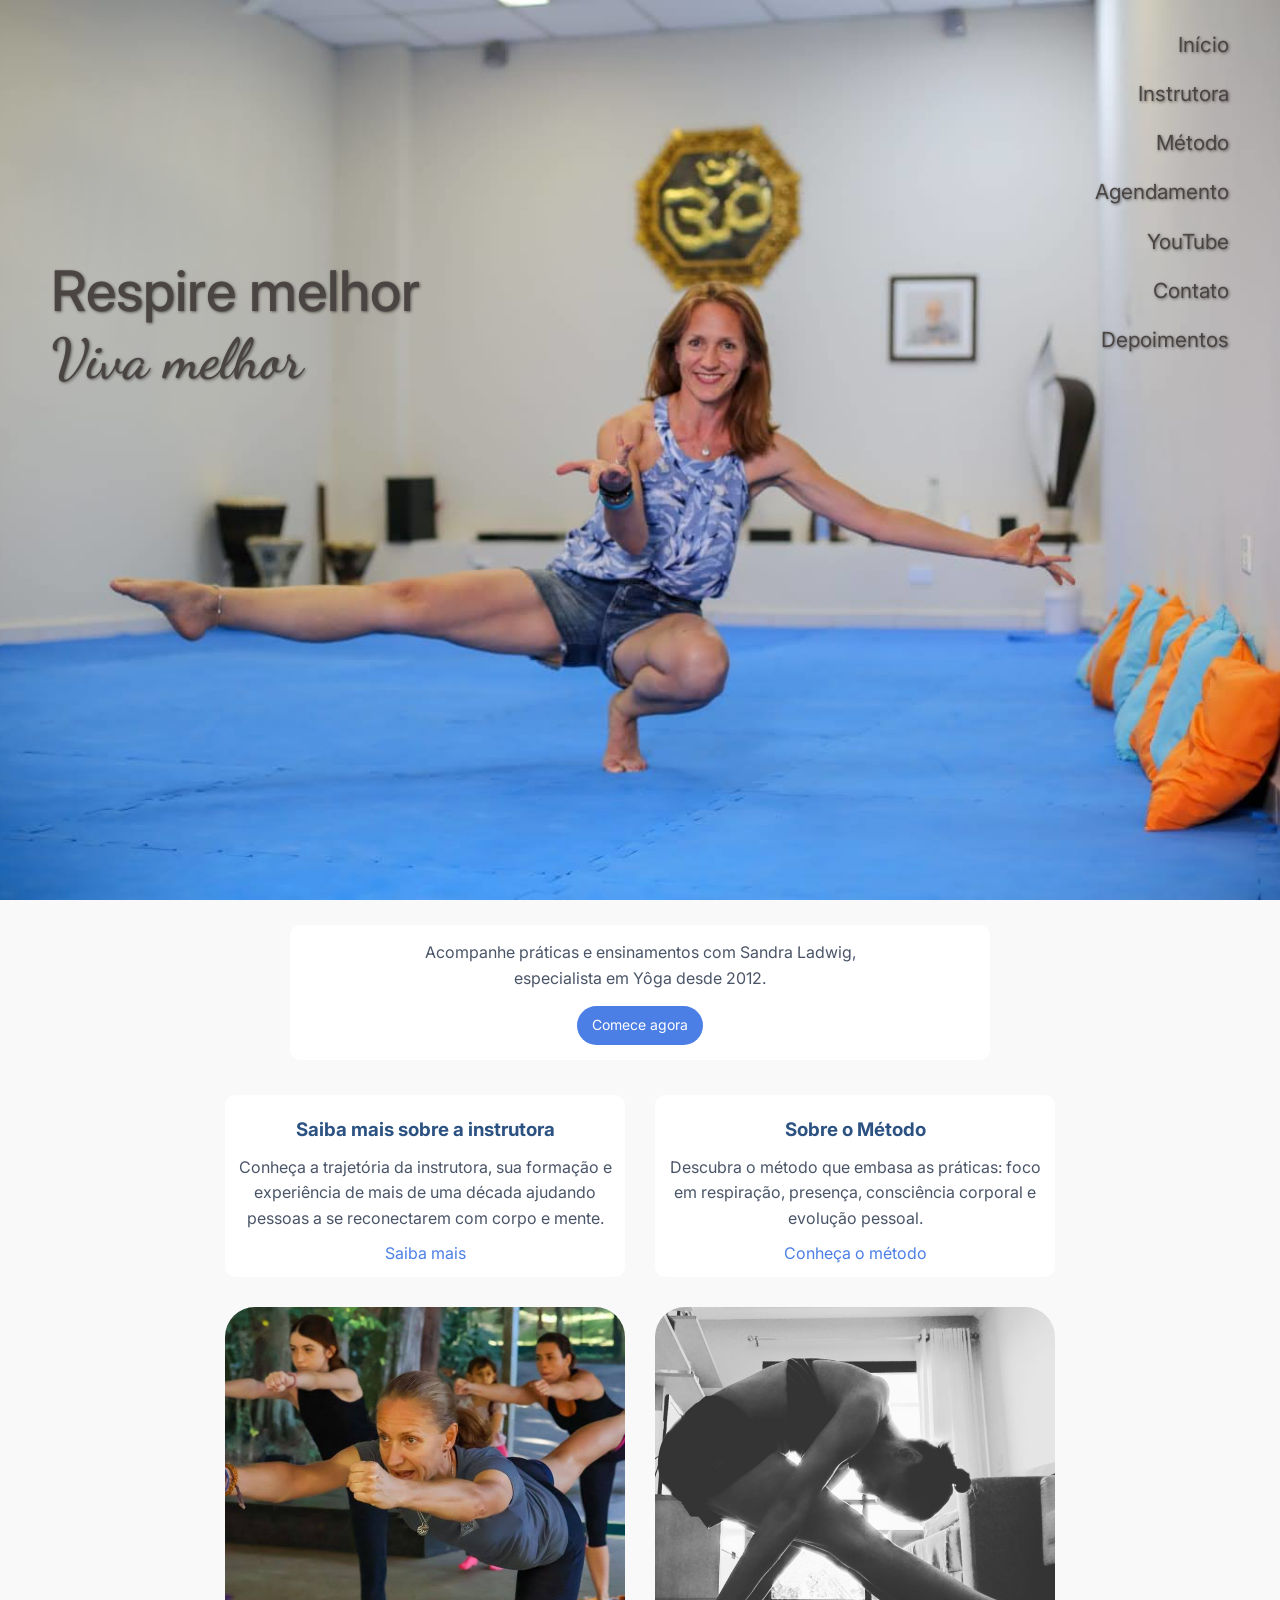
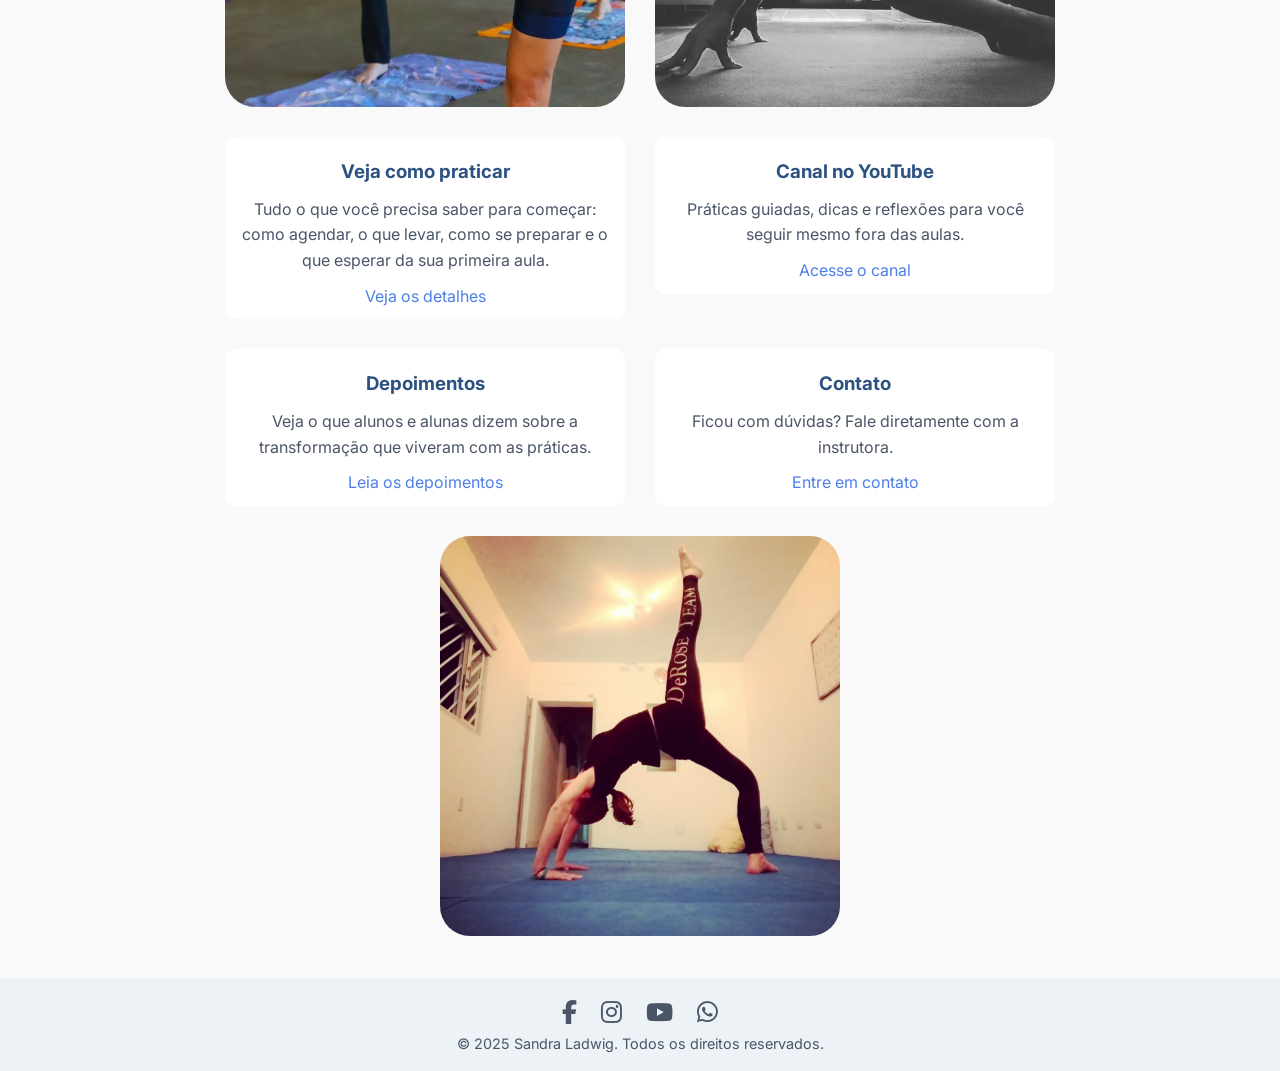
==== 1_home.html @ 1872cf1e "Projeto integrador 1 - frontend" ====
<!DOCTYPE html>
<html lang="pt-BR">

<head>
    <meta charset="UTF-8">
    <meta name="viewport" content="width=device-width, initial-scale=1.0">
    <title>Home</title>

    <!-- Estilo -->
    <link rel="stylesheet" href="assets/css/style_home.css">
    <link rel="stylesheet" href="assets/css/style2.css">
    <link rel="stylesheet" href="assets/css/style_footer.css">

    <!-- Fonte -->
    <link
        href="https://fonts.googleapis.com/css2?family=Inter:ital,opsz,wght@0,14..32,100..900;1,14..32,100..900&display=swap"
        rel="stylesheet">
    <link
        href="https://fonts.googleapis.com/css2?family=Dancing+Script:wght@400..700&family=Inter:ital,opsz,wght@0,14..32,100..900;1,14..32,100..900&display=swap"
        rel="stylesheet">

    <link rel="stylesheet" href="https://cdnjs.cloudflare.com/ajax/libs/font-awesome/6.4.0/css/all.min.css">
</head>

<body>
    <!-- Hero Section -->
    <section class="hero">
        <img src="assets/img/IMG-20250711-WA0008e.png" alt="Instrutora praticando yoga" class="hero-image">

        <div class="hero-content">
            <div class="hero-text">
                <h1>Respire melhor</h1>
                <p>Viva melhor</p>
            </div>

            <div class="hero-nav">
                <ul class="nav-links">
                    <li><a href="#">Início</a></li>
                    <li><a href="2_instrutora.html">Instrutora</a></li>
                    <li><a href="3_metodo.html">Método</a></li>
                    <li><a href="4_agendamentos.html">Agendamento</a></li>
                    <li><a href="6_youtube.html">YouTube</a></li>
                    <li><a href="7_contato_js.html">Contato</a></li>
                    <li><a href="8_depoimento.html">Depoimentos</a></li>
                </ul>
            </div>
        </div>
    </section>

    <!-- cards section -->
    <section class='center center-col'>
        
        <div class="card3 center textc">
            <p>Acompanhe práticas e ensinamentos com Sandra Ladwig, especialista em Yôga desde 2012.</p>
            <a href="7_contato_js.html" class="botao">Comece agora</a>
        </div>

        <div class="caixa">

            <div class="card center center-col textc">
                <h3>Saiba mais sobre a instrutora</h3>
                <p>Conheça a trajetória da instrutora, sua formação e experiência de mais de uma década ajudando pessoas
                    a se reconectarem com corpo e mente.</p>
                <a href="2_instrutora.html">Saiba mais</a>
            </div>

            <div class="card center center-col textc">
                <h3>Sobre o Método</h3>
                <p>Descubra o método que embasa as práticas: foco em respiração, presença, consciência corporal e
                    evolução pessoal.</p>
                <a href="3_metodo.html">Conheça o método</a>
            </div>

            <img src="assets/img/IMG-20250711-WA0018.jpg" alt="">

            <img src="assets/img/IMG-20250711-WA0010.jpg" alt="">

            <div class="card center center-col textc">
                <h3>Veja como praticar</h3>
                <p>Tudo o que você precisa saber para começar: como agendar, o que levar, como se preparar e o que
                    esperar da sua primeira aula.</p>
                <a href="4_agendamentos.html">Veja os detalhes</a>
            </div>

            <div class="card center center-col textc">
                <h3>Canal no YouTube</h3>
                <p>Práticas guiadas, dicas e reflexões para você seguir mesmo fora das aulas.</p>
                <a href="6_youtube.html">Acesse o canal</a>
            </div>

            <div class="card center center-col textc">
                <h3>Depoimentos</h3>
                <p>Veja o que alunos e alunas dizem sobre a transformação que viveram com as práticas.</p>
                <a href="8_depoimento.html">Leia os depoimentos</a>
            </div>

            <div class="card center center-col textc">
                <h3>Contato</h3>
                <p>Ficou com dúvidas? Fale diretamente com a instrutora.</p>
                <a href="7_contato_js.html">Entre em contato</a>
            </div>

            <img src="assets/img/IMG-20250711-WA0014.jpg" alt="">

        </div>
    </section>

    <!-- Footer Minimalista -->
    <footer class="mFooter">
        <div class="social-icons">
            <a href="#" aria-label="Facebook"><i class="fab fa-facebook-f"></i></a>
            <a href="#" aria-label="Instagram"><i class="fab fa-instagram"></i></a>
            <a href="#" aria-label="YouTube"><i class="fab fa-youtube"></i></a>
            <a href="#" aria-label="WhatsApp"><i class="fab fa-whatsapp"></i></a>
        </div>
        <div class="copyright">
            <p>&copy; 2025 Sandra Ladwig. Todos os direitos reservados.</p>
        </div>
    </footer>

</body>

</html>
---- assets/css/style_home.css ----
/* 
fundo #F9F9F9   
texto #4A5568   
títulos #2A4365   
botão #4C7FE6   #FFFFFF 
card #FFFFFF    
  sombra #E2E8F0 
  título #2C5282 
  texto #4A5568 
*/

/* * {
  border: 1px solid red;
} */

/* Reset e estilos básicos */
* {
    margin: 0;
    padding: 0;
    box-sizing: border-box;
    font-family: Inter;
}

body {
    color: #333;
    line-height: 1.6;
    background: #F9F9F9;
}

/* Hero Section =============================================== */
.hero {
    position: relative;
    height: 100vh;
    overflow: hidden;
}

.hero-image {
    width: 100%;
    height: 100%;
    object-fit: cover;
    position: absolute;
    top: 0;
    left: 0;
    z-index: -1;
}

.hero-content {
    display: flex;
    height: 100%;
    padding: 0 4%;
    align-items: center;
    color: #4A4442;
    text-shadow: 1px 1px 3px rgba(0, 0, 0, 0.5);
}

.hero-text {
    flex: 1;
    margin-top: -250px;
}

.hero-text h1 {
    font-size: 3.5rem;
    /* margin-bottom: -2rem; */
    font-family: Inter;
    font-weight: 500;
    line-height: normal;
}

.hero-text p {
    font-size: 3.5rem;
    font-family: 'Dancing Script';
    font-weight: 600;
    line-height: normal;
}

.hero-nav {
    flex: 1;
    display: flex;
    justify-content: flex-end;
    margin-top: -500px;
}

.nav-links {
    list-style: none;
}

.nav-links li {
    margin-bottom: 1rem;
    text-align: right;
}

.nav-links a {
    color: #4A4442;
    text-decoration: none;
    font-size: 1.3rem;
    transition: all 0.3s ease;
}

.nav-links a:hover {
    color: #f8d56b;
}

/* section cards ================================================ */
.caixa {
    max-width: 80%;
    display: flex;
    flex-wrap: wrap;
    justify-content: center;
    /* Adjust spacing between cards */
    gap: 10px;
    /* This will align items to the top */
    align-items: flex-start; 
}

.caixa img{
    width: 400px;
    height: 400px;
    aspect-ratio: 1/1;
    border-radius: 30px;
    object-fit: cover;
    margin: 10px;
}

.card {
    background: #ffffff;
    width: 400px;
    border-radius: 10px;
    margin: 10px;
    padding: 20px 10px 10px 10px;
    gap: 10px;

}

.card h3 {
    color: #2C5282;
    margin: 0px;
}

.card p{
    color: #4A5568;
}

.card a{
    color: #4C7FE6;
    text-decoration: none;
}

.card3 {
    background: #ffffff;
    max-width: 700px;
    gap: 15px;
    border-radius: 10px;
    margin: 25px;
    padding: 15px 100px;
    flex-direction: column;
}

.card3 p{
    color: #4A5568;
}

.botao {
    padding: 8px 15px;
    color: #ffffff;
    background: #4C7FE6;
    border-radius: 40px;
    text-decoration: none;
    font-size: 14px;

    /* display: flex;
    justify-content: center;
    align-items: center;
    gap: 10px;
    border: none; */
    
}

/* Responsividade */
@media (max-width: 768px) {
    .hero-content {
        flex-direction: column;
        justify-content: center;
        text-align: center;
    }

    .hero-text {
        margin-bottom: 3rem;
    }

    .hero-text p {
        max-width: 100%;
    }

    .hero-nav {
        justify-content: center;
    }

    .nav-links li {
        text-align: center;
    }

    .cards-container {
        flex-direction: column;
    }
}
---- assets/css/style2.css ----
.center {
    display: flex;
    justify-content: center;
    align-items: center;
}

.center-col {
    display: flex;
    flex-direction: column;
}

.jcleft {
    display: flex;
    justify-content: left;
}

.jcright {
    display: flex;
    justify-content: right;
}

.textc {
    text-align: center;
}
---- assets/css/style_footer.css ----
/* * {
    margin: 0;
    padding: 0;
    box-sizing: border-box;
} */

/* body {
    font-family: 'Arial', sans-serif;
} */

.mFooter {
    background-color: #EDF2F7 ;
    color: #4A5568;
    margin-top: 2rem;
    padding: 1rem 1rem ;
    text-align: center;
}

.social-icons {
    display: flex;
    justify-content: center;
    gap: 1.5rem;
    /* margin-bottom: 1rem; */
}

.social-icons a {
    color: #4A5568;
    font-size: 1.5rem;
    transition: all 0.3s ease;
}

.social-icons a:hover {
    color: #f8d56b;
    transform: translateY(-3px);
}

.copyright {
    font-size: 0.9rem;
    color: #4A5568;
}
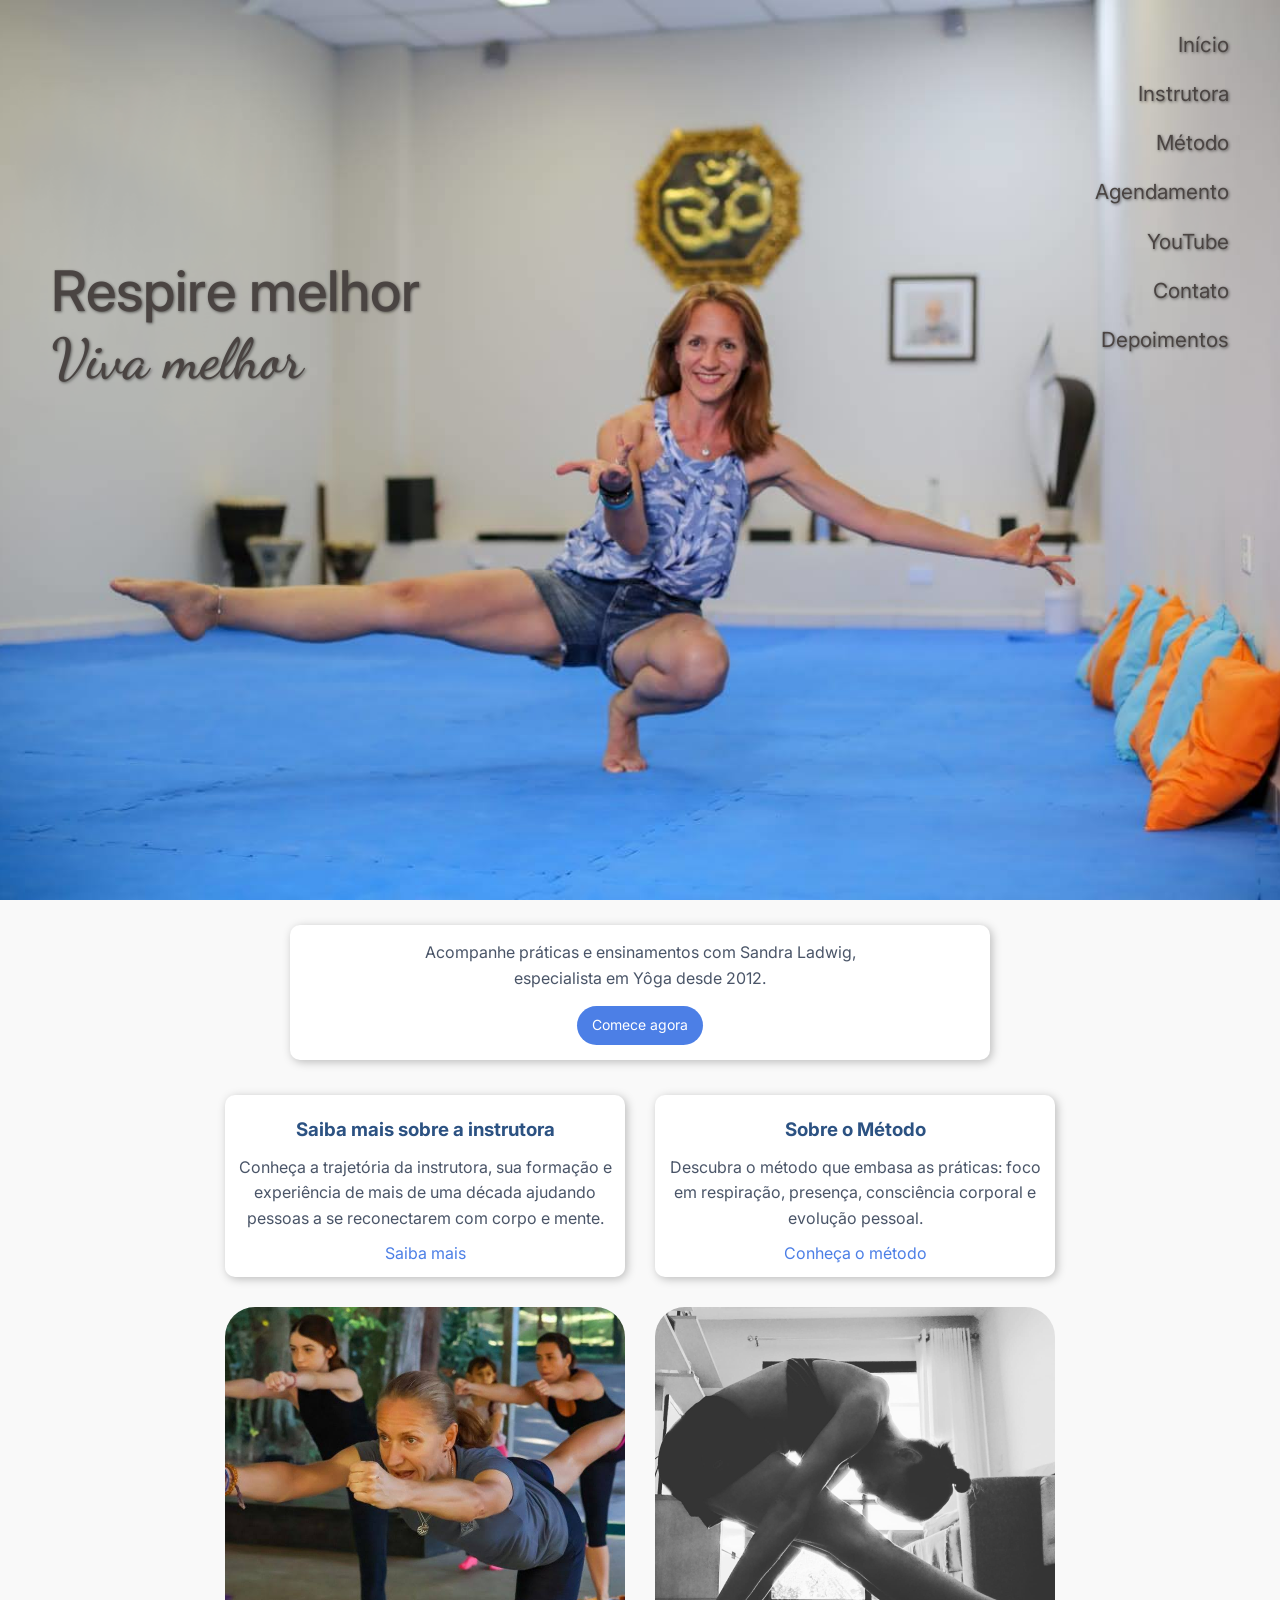
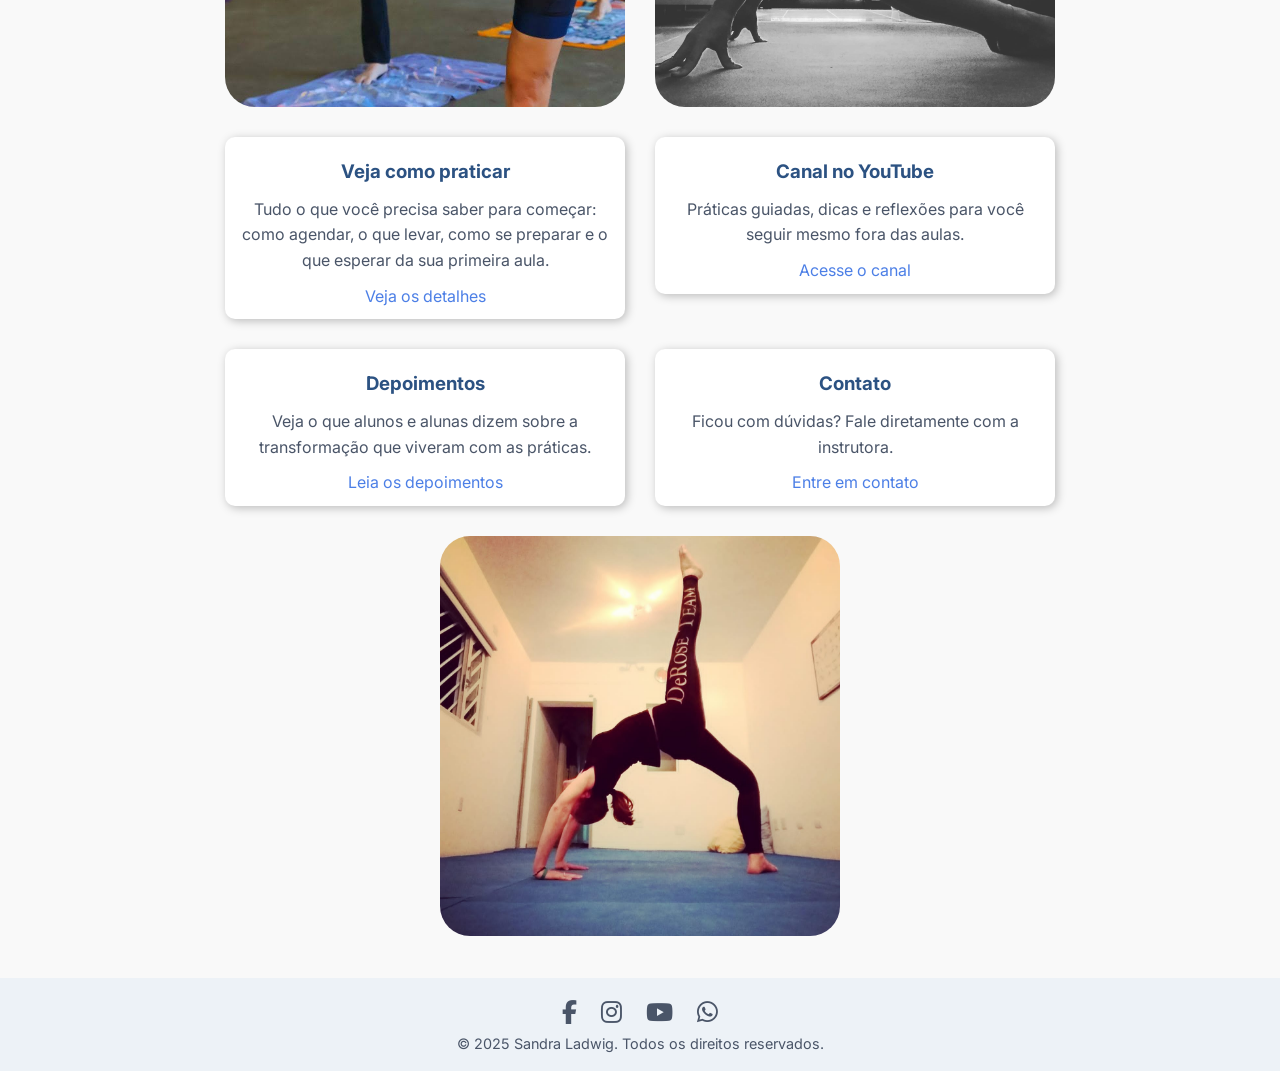
==== commit 6be464a7: "aula0820" ====
--- a/1_home.html
+++ b/1_home.html
@@ -105,18 +105,9 @@
         </div>
     </section>
 
-    <!-- Footer Minimalista -->
-    <footer class="mFooter">
-        <div class="social-icons">
-            <a href="#" aria-label="Facebook"><i class="fab fa-facebook-f"></i></a>
-            <a href="#" aria-label="Instagram"><i class="fab fa-instagram"></i></a>
-            <a href="#" aria-label="YouTube"><i class="fab fa-youtube"></i></a>
-            <a href="#" aria-label="WhatsApp"><i class="fab fa-whatsapp"></i></a>
-        </div>
-        <div class="copyright">
-            <p>&copy; 2025 Sandra Ladwig. Todos os direitos reservados.</p>
-        </div>
-    </footer>
+    <footer></footer>
+
+    <script src="0_footer.js"></script>
 
 </body>
 
--- a/assets/css/style_home.css
+++ b/assets/css/style_home.css
@@ -122,7 +122,6 @@
 }
 
 .card {
-    background: #ffffff;
     width: 400px;
     border-radius: 10px;
     margin: 10px;
@@ -146,7 +145,6 @@
 }
 
 .card3 {
-    background: #ffffff;
     max-width: 700px;
     gap: 15px;
     border-radius: 10px;
@@ -175,6 +173,14 @@
     
 }
 
+.card, .card1, .card2, .card3 {
+    box-shadow: 2px 2px 10px 0px rgba(0,0,0,0.25);
+    -webkit-box-shadow: 2px 2px 10px 0px rgba(0,0,0,0.25);
+    -moz-box-shadow: 2px 2px 10px 0px rgba(0,0,0,0.25);
+
+    background: #ffffff;
+}
+
 /* Responsividade */
 @media (max-width: 768px) {
     .hero-content {
--- a/assets/css/style_footer.css
+++ b/assets/css/style_footer.css
@@ -14,6 +14,7 @@
     margin-top: 2rem;
     padding: 1rem 1rem ;
     text-align: center;
+    line-height: 1.6;
 }
 
 .social-icons {
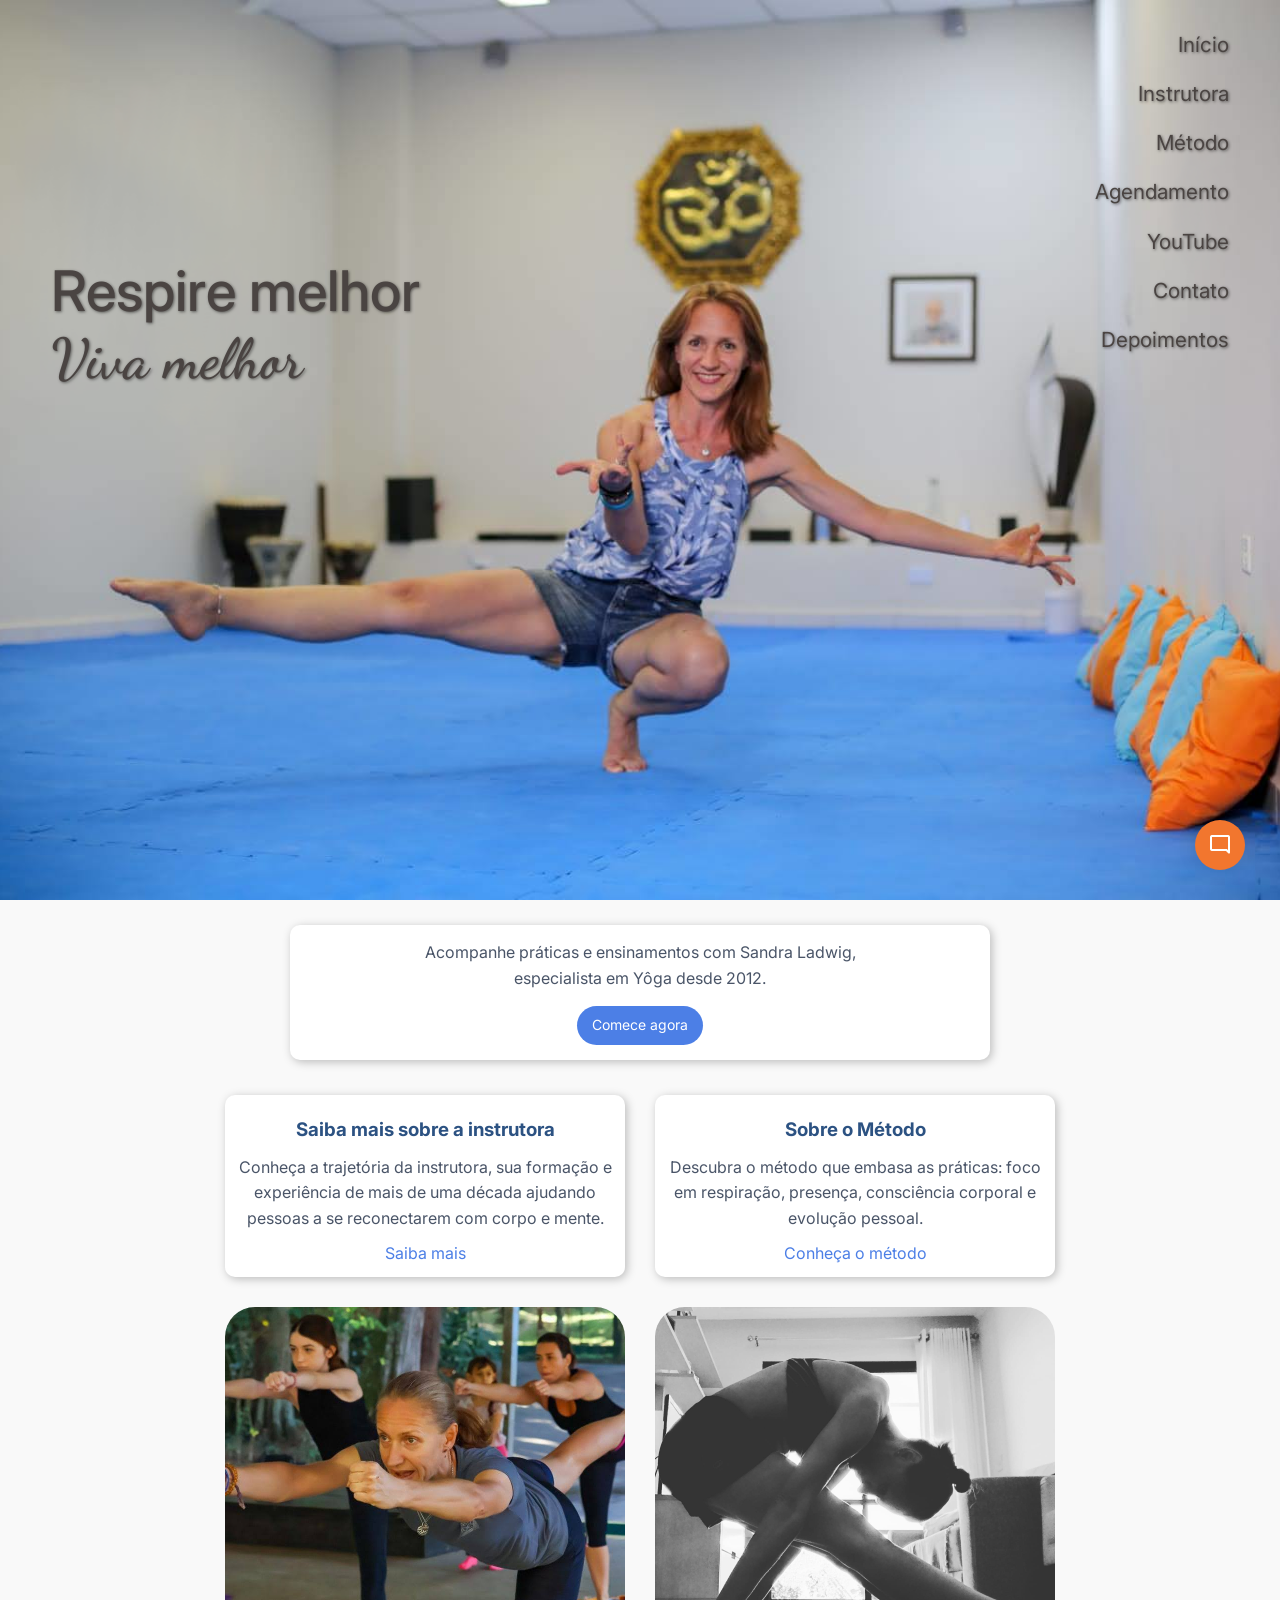
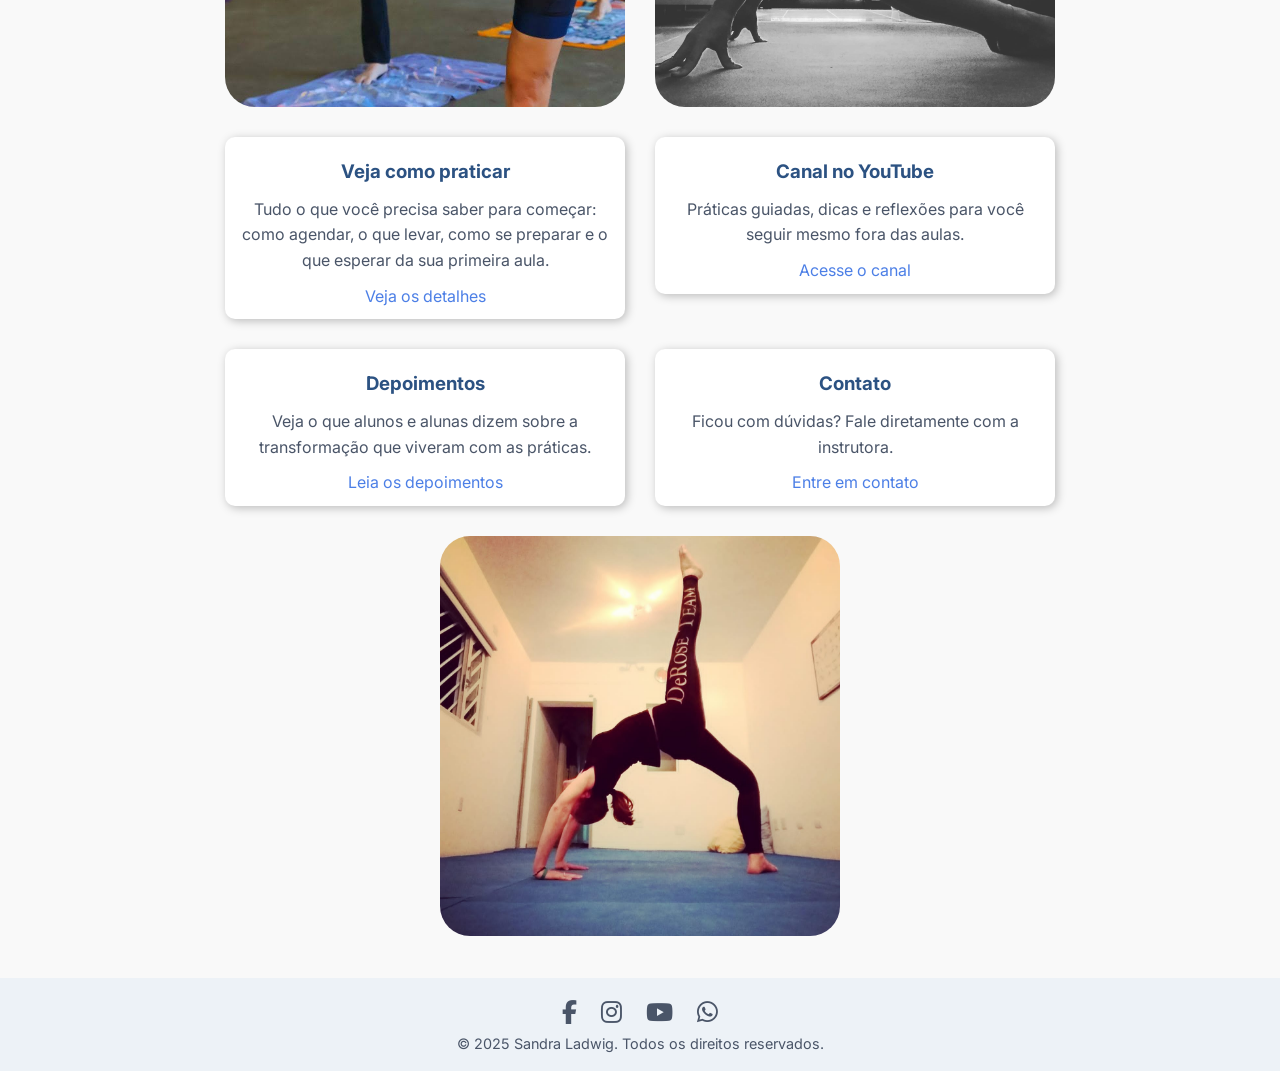
==== commit 7d3ab6a0: "casaaberta0829" ====
--- a/1_home.html
+++ b/1_home.html
@@ -20,6 +20,12 @@
         rel="stylesheet">
 
     <link rel="stylesheet" href="https://cdnjs.cloudflare.com/ajax/libs/font-awesome/6.4.0/css/all.min.css">
+
+    <!-- Linking Google fonts for icons -->
+    <link rel="stylesheet"
+        href="https://fonts.googleapis.com/css2?family=Material+Symbols+Outlined:opsz,wght,FILL,GRAD@48,400,0,0&family=Material+Symbols+Rounded:opsz,wght,FILL,GRAD@48,400,1,0" />
+
+    <link rel="stylesheet" href="assets/css/chatbot_style.css" />
 </head>
 
 <body>
@@ -105,6 +111,62 @@
         </div>
     </section>
 
+    <!-- Chatbot Toggler -->
+    <button id="chatbot-toggler">
+        <span class="material-symbols-rounded">mode_comment</span>
+        <span class="material-symbols-rounded">close</span>
+    </button>
+
+    <div class="chatbot-popup">
+        <!-- Chatbot Header -->
+        <div class="chat-header">
+            <div class="header-info">
+                <!-- <svg class="chatbot-logo" xmlns="http://www.w3.org/2000/svg" width="50" height="50"
+                    viewBox="0 0 1024 1024">
+                    <path
+                        d="M738.3 287.6H285.7c-59 0-106.8 47.8-106.8 106.8v303.1c0 59 47.8 106.8 106.8 106.8h81.5v111.1c0 .7.8 1.1 1.4.7l166.9-110.6 41.8-.8h117.4l43.6-.4c59 0 106.8-47.8 106.8-106.8V394.5c0-59-47.8-106.9-106.8-106.9zM351.7 448.2c0-29.5 23.9-53.5 53.5-53.5s53.5 23.9 53.5 53.5-23.9 53.5-53.5 53.5-53.5-23.9-53.5-53.5zm157.9 267.1c-67.8 0-123.8-47.5-132.3-109h264.6c-8.6 61.5-64.5 109-132.3 109zm110-213.7c-29.5 0-53.5-23.9-53.5-53.5s23.9-53.5 53.5-53.5 53.5 23.9 53.5 53.5-23.9 53.5-53.5 53.5zM867.2 644.5V453.1h26.5c19.4 0 35.1 15.7 35.1 35.1v121.1c0 19.4-15.7 35.1-35.1 35.1h-26.5zM95.2 609.4V488.2c0-19.4 15.7-35.1 35.1-35.1h26.5v191.3h-26.5c-19.4 0-35.1-15.7-35.1-35.1zM561.5 149.6c0 23.4-15.6 43.3-36.9 49.7v44.9h-30v-44.9c-21.4-6.5-36.9-26.3-36.9-49.7 0-28.6 23.3-51.9 51.9-51.9s51.9 23.3 51.9 51.9z" />
+                </svg> -->
+                <img src="assets/img/lagarta_white.webp" alt="" style="width: 50px;">
+                <h2 class="logo-text">Chatbot</h2>
+            </div>
+            <button id="close-chatbot" class="material-symbols-rounded">keyboard_arrow_down</button>
+        </div>
+        <!-- Chatbot Body -->
+        <div class="chat-body">
+            <div class="message bot-message">
+                <!-- <svg class="bot-avatar" xmlns="http://www.w3.org/2000/svg" width="50" height="50"
+                    viewBox="0 0 1024 1024">
+                    <path
+                        d="M738.3 287.6H285.7c-59 0-106.8 47.8-106.8 106.8v303.1c0 59 47.8 106.8 106.8 106.8h81.5v111.1c0 .7.8 1.1 1.4.7l166.9-110.6 41.8-.8h117.4l43.6-.4c59 0 106.8-47.8 106.8-106.8V394.5c0-59-47.8-106.9-106.8-106.9zM351.7 448.2c0-29.5 23.9-53.5 53.5-53.5s53.5 23.9 53.5 53.5-23.9 53.5-53.5 53.5-53.5-23.9-53.5-53.5zm157.9 267.1c-67.8 0-123.8-47.5-132.3-109h264.6c-8.6 61.5-64.5 109-132.3 109zm110-213.7c-29.5 0-53.5-23.9-53.5-53.5s23.9-53.5 53.5-53.5 53.5 23.9 53.5 53.5-23.9 53.5-53.5 53.5zM867.2 644.5V453.1h26.5c19.4 0 35.1 15.7 35.1 35.1v121.1c0 19.4-15.7 35.1-35.1 35.1h-26.5zM95.2 609.4V488.2c0-19.4 15.7-35.1 35.1-35.1h26.5v191.3h-26.5c-19.4 0-35.1-15.7-35.1-35.1zM561.5 149.6c0 23.4-15.6 43.3-36.9 49.7v44.9h-30v-44.9c-21.4-6.5-36.9-26.3-36.9-49.7 0-28.6 23.3-51.9 51.9-51.9s51.9 23.3 51.9 51.9z" />
+                </svg> -->
+                <img src="assets/img/lagarta_black.webp" alt="" style="width: 50px;">
+                <!-- prettier-ignore -->
+                <div class="message-text"> Olá! <br /> Como posso te ajudar? </div>
+            </div>
+        </div>
+        <!-- Chatbot Footer -->
+        <div class="chat-footer">
+            <form action="#" class="chat-form">
+                <textarea placeholder="Message..." class="message-input" required></textarea>
+                <div class="chat-controls">
+                    <button type="button" id="emoji-picker"
+                        class="material-symbols-outlined">sentiment_satisfied</button>
+                    <div class="file-upload-wrapper">
+                        <input type="file" accept="image/*" id="file-input" hidden />
+                        <img src="#" />
+                        <button type="button" id="file-upload" class="material-symbols-rounded">attach_file</button>
+                        <button type="button" id="file-cancel" class="material-symbols-rounded">close</button>
+                    </div>
+                    <button type="submit" id="send-message" class="material-symbols-rounded">arrow_upward</button>
+                </div>
+            </form>
+        </div>
+    </div>
+    <!-- Linking Emoji Mart script for emoji picker -->
+    <script src="https://cdn.jsdelivr.net/npm/emoji-mart@latest/dist/browser.js"></script>
+    <!-- Linking custom script -->
+    <script src="assets/js/chatbot_script.js"></script>
+
     <footer></footer>
 
     <script src="0_footer.js"></script>
--- a/assets/css/chatbot_style.css
+++ b/assets/css/chatbot_style.css
@@ -0,0 +1,341 @@
+:root {
+  --background-color: #F2762E;
+  --background-color-light: #f48748;
+  --background-color-dark: #ed600f;
+}
+
+/* Importing Google Fonts - Inter */
+@import url('https://fonts.googleapis.com/css2?family=Inter:opsz,wght@14..32,100..900&display=swap');
+* {
+  margin: 0;
+  padding: 0;
+  box-sizing: border-box;
+  font-family: "Inter", sans-serif;
+}
+
+/* body {
+  width: 100%;
+  min-height: 100vh;
+  background: linear-gradient(#EEEEFF, #C8C7FF);
+} */
+
+#chatbot-toggler {
+  position: fixed;
+  bottom: 30px;
+  right: 35px;
+  border: none;
+  height: 50px;
+  width: 50px;
+  display: flex;
+  cursor: pointer;
+  align-items: center;
+  justify-content: center;
+  border-radius: 50%;
+  background: var(--background-color);
+  box-shadow: 0 0 20px rgba(0, 0, 0, 0.1);
+  transition: all 0.2s ease;
+}
+body.show-chatbot #chatbot-toggler {
+  transform: rotate(90deg);
+}
+#chatbot-toggler span {
+  color: #fff;
+  position: absolute;
+}
+#chatbot-toggler span:last-child,
+body.show-chatbot #chatbot-toggler span:first-child {
+  opacity: 0;
+}
+body.show-chatbot #chatbot-toggler span:last-child {
+  opacity: 1;
+}
+.chatbot-popup {
+  position: fixed;
+  right: 35px;
+  bottom: 90px;
+  width: 420px;
+  overflow: hidden;
+  background: #fff;
+  border-radius: 15px;
+  opacity: 0;
+  pointer-events: none;
+  transform: scale(0.2);
+  transform-origin: bottom right;
+  box-shadow: 0 0 128px 0 rgba(0, 0, 0, 0.1),
+    0 32px 64px -48px rgba(0, 0, 0, 0.5);
+  transition: all 0.1s ease;
+}
+body.show-chatbot .chatbot-popup {
+  opacity: 1;
+  pointer-events: auto;
+  transform: scale(1);
+}
+.chat-header {
+  display: flex;
+  align-items: center;
+  padding: 15px 22px;
+  background: var(--background-color);
+  justify-content: space-between;
+}
+.chat-header .header-info {
+  display: flex;
+  gap: 10px;
+  align-items: center;
+}
+.header-info .chatbot-logo {
+  width: 35px;
+  height: 35px;
+  padding: 6px;
+  fill: var(--background-color);
+  flex-shrink: 0;
+  background: #fff;
+  border-radius: 50%;
+}
+.header-info .logo-text {
+  color: #fff;
+  font-weight: 600;
+  font-size: 1.31rem;
+  letter-spacing: 0.02rem;
+}
+.chat-header #close-chatbot {
+  border: none;
+  color: #fff;
+  height: 40px;
+  width: 40px;
+  font-size: 1.9rem;
+  margin-right: -10px;
+  padding-top: 2px;
+  cursor: pointer;
+  border-radius: 50%;
+  background: none;
+  transition: 0.2s ease;
+}
+.chat-header #close-chatbot:hover {
+  background: var(--background-color-light);
+}
+.chat-body {
+  padding: 25px 22px;
+  gap: 20px;
+  display: flex;
+  height: 460px;
+  overflow-y: auto;
+  margin-bottom: 82px;
+  flex-direction: column;
+  scrollbar-width: thin;
+  scrollbar-color: #ccccf5 transparent;
+}
+.chat-body,
+.chat-form .message-input:hover {
+  scrollbar-color: #ccccf5 transparent;
+}
+.chat-body .message {
+  display: flex;
+  gap: 11px;
+  align-items: center;
+}
+.chat-body .message .bot-avatar {
+  width: 35px;
+  height: 35px;
+  padding: 6px;
+  fill: #fff;
+  flex-shrink: 0;
+  margin-bottom: 2px;
+  align-self: flex-end;
+  border-radius: 50%;
+  background: var(--background-color);
+}
+.chat-body .message .message-text {
+  padding: 12px 16px;
+  max-width: 75%;
+  font-size: 0.95rem;
+}
+.chat-body .bot-message.thinking .message-text {
+  padding: 2px 16px;
+}
+.chat-body .bot-message .message-text {
+  background: #F2F2FF;
+  border-radius: 13px 13px 13px 3px;
+}
+.chat-body .user-message {
+  flex-direction: column;
+  align-items: flex-end;
+}
+.chat-body .user-message .message-text {
+  color: #fff;
+  background: var(--background-color);
+  border-radius: 13px 13px 3px 13px;
+}
+.chat-body .user-message .attachment {
+  width: 50%;
+  margin-top: -7px;
+  border-radius: 13px 3px 13px 13px;
+}
+.chat-body .bot-message .thinking-indicator {
+  display: flex;
+  gap: 4px;
+  padding-block: 15px;
+}
+.chat-body .bot-message .thinking-indicator .dot {
+  height: 7px;
+  width: 7px;
+  opacity: 0.7;
+  border-radius: 50%;
+  background: var(--background-color-light);
+  animation: dotPulse 1.8s ease-in-out infinite;
+}
+.chat-body .bot-message .thinking-indicator .dot:nth-child(1) {
+  animation-delay: 0.2s;
+}
+.chat-body .bot-message .thinking-indicator .dot:nth-child(2) {
+  animation-delay: 0.3s;
+}
+.chat-body .bot-message .thinking-indicator .dot:nth-child(3) {
+  animation-delay: 0.4s;
+}
+@keyframes dotPulse {
+  0%,
+  44% {
+    transform: translateY(0);
+  }
+  28% {
+    opacity: 0.4;
+    transform: translateY(-4px);
+  }
+  44% {
+    opacity: 0.2;
+  }
+}
+.chat-footer {
+  position: absolute;
+  bottom: 0;
+  width: 100%;
+  background: #fff;
+  padding: 15px 22px 20px;
+}
+.chat-footer .chat-form {
+  display: flex;
+  align-items: center;
+  position: relative;
+  background: #fff;
+  border-radius: 32px;
+  outline: 1px solid #CCCCE5;
+  box-shadow: 0 0 8px rgba(0, 0, 0, 0.06);
+  transition: 0s ease, border-radius 0s;
+}
+.chat-form:focus-within {
+  outline: 2px solid var(--background-color);
+}
+.chat-form .message-input {
+  width: 100%;
+  height: 47px;
+  outline: none;
+  resize: none;
+  border: none;
+  max-height: 180px;
+  scrollbar-width: thin;
+  border-radius: inherit;
+  font-size: 0.95rem;
+  padding: 14px 0 12px 18px;
+  scrollbar-color: transparent transparent;
+}
+.chat-form .chat-controls {
+  gap: 3px;
+  height: 47px;
+  display: flex;
+  padding-right: 6px;
+  align-items: center;
+  align-self: flex-end;
+}
+.chat-form .chat-controls button {
+  height: 35px;
+  width: 35px;
+  border: none;
+  cursor: pointer;
+  color: #706DB0;
+  border-radius: 50%;
+  font-size: 1.15rem;
+  background: none;
+  transition: 0.2s ease;
+}
+.chat-form .chat-controls button:hover,
+body.show-emoji-picker .chat-controls #emoji-picker {
+  color: var(--background-color-light);
+  background: #f1f1ff;
+}
+.chat-form .chat-controls #send-message {
+  color: #fff;
+  display: none;
+  background: var(--background-color);
+}
+.chat-form .chat-controls #send-message:hover {
+  background: var(--background-color-light);
+}
+.chat-form .message-input:valid~.chat-controls #send-message {
+  display: block;
+}
+.chat-form .file-upload-wrapper {
+  position: relative;
+  height: 35px;
+  width: 35px;
+}
+.chat-form .file-upload-wrapper :where(button, img) {
+  position: absolute;
+}
+.chat-form .file-upload-wrapper img {
+  height: 100%;
+  width: 100%;
+  object-fit: cover;
+  border-radius: 50%;
+}
+.chat-form .file-upload-wrapper #file-cancel {
+  color: #ff0000;
+  background: #fff;
+}
+.chat-form .file-upload-wrapper :where(img, #file-cancel),
+.chat-form .file-upload-wrapper.file-uploaded #file-upload {
+  display: none;
+}
+.chat-form .file-upload-wrapper.file-uploaded img,
+.chat-form .file-upload-wrapper.file-uploaded:hover #file-cancel {
+  display: block;
+}
+em-emoji-picker {
+  position: absolute;
+  left: 50%;
+  top: -337px;
+  width: 100%;
+  max-width: 350px;
+  visibility: hidden;
+  max-height: 330px;
+  transform: translateX(-50%);
+}
+body.show-emoji-picker em-emoji-picker {
+  visibility: visible;
+}
+/* Responsive media query for mobile screens */
+@media (max-width: 520px) {
+  #chatbot-toggler {
+    right: 20px;
+    bottom: 20px;
+  }
+  .chatbot-popup {
+    right: 0;
+    bottom: 0;
+    height: 100%;
+    border-radius: 0;
+    width: 100%;
+  }
+  .chatbot-popup .chat-header {
+    padding: 12px 15px;
+  }
+  .chat-body {
+    height: calc(90% - 55px);
+    padding: 25px 15px;
+  }
+  .chat-footer {
+    padding: 10px 15px 15px;
+  }
+  .chat-form .file-upload-wrapper.file-uploaded #file-cancel {
+    opacity: 0;
+  }
+}
